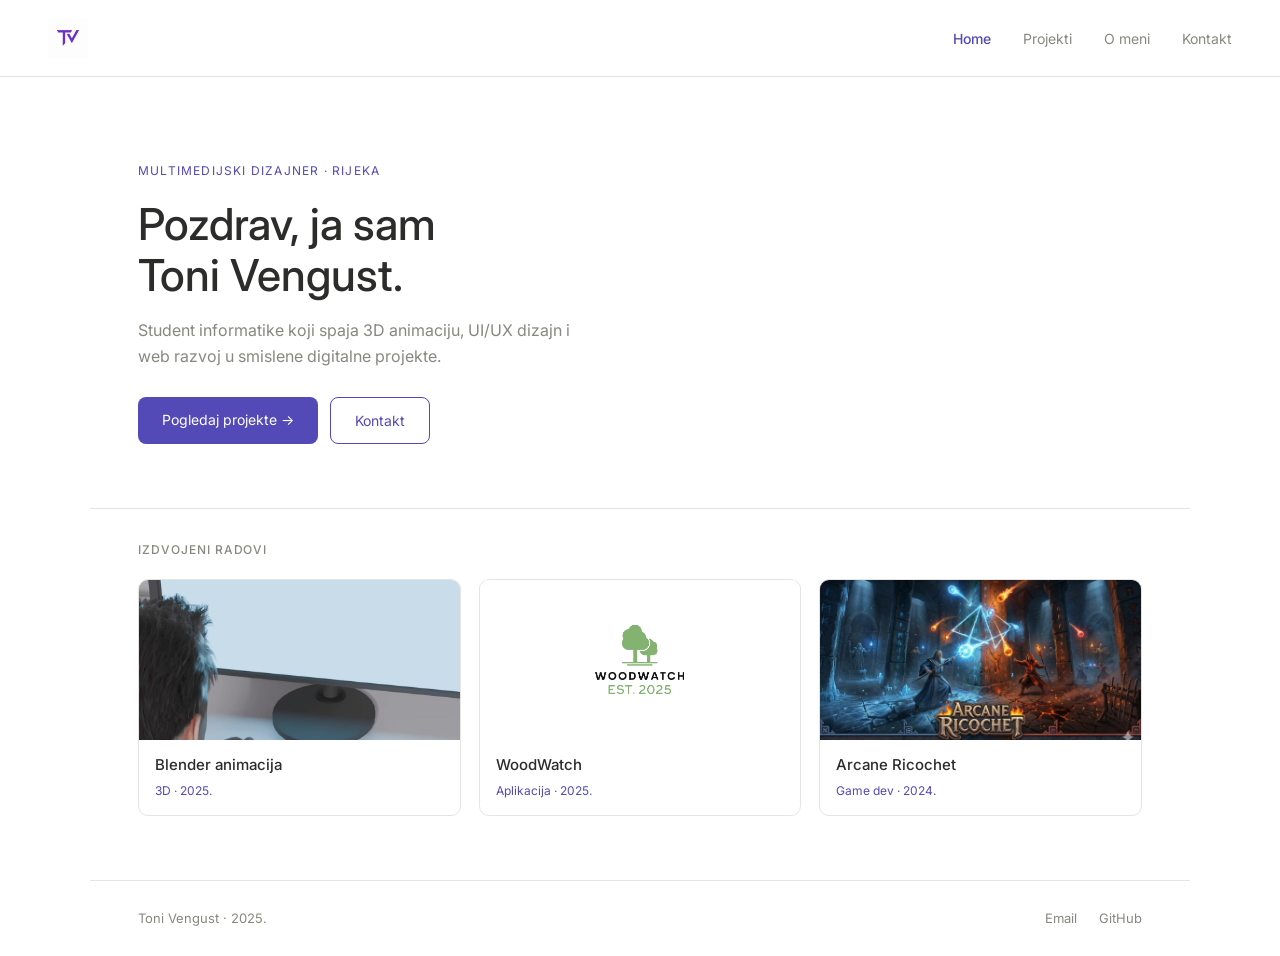
==== index.html @ f5115459 "Initial commit - e-portfolio" ====
<!DOCTYPE html>
<html lang="hr">
<head>
  <meta charset="UTF-8">
  <meta name="viewport" content="width=device-width, initial-scale=1.0">
  <title>Toni Vengust — Multimedijski dizajner</title>
  <link rel="preconnect" href="https://fonts.googleapis.com">
  <link rel="preconnect" href="https://fonts.gstatic.com" crossorigin>
  <link href="https://fonts.googleapis.com/css2?family=Inter:wght@400;500;600&display=swap" rel="stylesheet">
  <link rel="stylesheet" href="style.css">
</head>
<body>

  <nav class="navbar">
    <a href="index.html" class="logo"><img src="slike/logo.png" alt="TV logo"></a>
    <div class="nav-links">
      <a href="index.html" class="active">Home</a>
      <a href="projekti.html">Projekti</a>
      <a href="o-meni.html">O meni</a>
      <a href="kontakt.html">Kontakt</a>
    </div>
  </nav>

  <header class="hero">
    <span class="tag">Multimedijski dizajner · Rijeka</span>
    <h1>Pozdrav, ja sam<br>Toni Vengust.</h1>
    <p class="hero-sub">Student informatike koji spaja 3D animaciju, UI/UX dizajn i web razvoj u smislene digitalne projekte.</p>
    <div class="hero-buttons">
      <a href="projekti.html" class="btn btn-primary">Pogledaj projekte →</a>
      <a href="kontakt.html" class="btn btn-ghost">Kontakt</a>
    </div>
  </header>

  <section class="featured">
    <h2 class="section-label">Izdvojeni radovi</h2>
    <div class="cards-grid">

      <a href="projekti.html" class="card">
        <div class="card-img">
          <img src="slike/blender.jpg" alt="Blender 3D animacija">
        </div>
        <div class="card-body">
          <h3>Blender animacija</h3>
          <span class="card-tag">3D · 2025.</span>
        </div>
      </a>

      <a href="projekti.html" class="card">
        <div class="card-img logo-fit">
          <img src="slike/woodwatch.png" alt="WoodWatch">
        </div>
        <div class="card-body">
          <h3>WoodWatch</h3>
          <span class="card-tag">Aplikacija · 2025.</span>
        </div>
      </a>

      <a href="projekti.html" class="card">
        <div class="card-img">
          <img src="slike/arcane.png" alt="Arcane Ricochet igra">
        </div>
        <div class="card-body">
          <h3>Arcane Ricochet</h3>
          <span class="card-tag">Game dev · 2024.</span>
        </div>
      </a>

    </div>
  </section>

  <footer class="footer">
    <span>Toni Vengust · 2025.</span>
    <div class="footer-links">
      <a href="kontakt.html">Email</a>
      <a href="https://github.com/TVengust" target="_blank">GitHub</a>
    </div>
  </footer>

</body>
</html>
---- style.css ----
/* ===== VARIJABLE (paleta iz Figme) ===== */
:root {
  --akcent: #534AB7;
  --akcent-tamni: #3C3489;
  --akcent-svijetli: #EEEDFE;
  --hover: #CECBF6;
  --tekst: #2C2C2A;
  --muted: #888780;
  --border: #E5E4E0;
  --surface: #F5F5F4;
  --bijela: #FFFFFF;
}

/* ===== RESET ===== */
* {
  margin: 0;
  padding: 0;
  box-sizing: border-box;
}

body {
  font-family: 'Inter', sans-serif;
  color: var(--tekst);
  background: var(--bijela);
  line-height: 1.5;
}

a {
  text-decoration: none;
  color: inherit;
}

/* ===== NAVIGACIJA ===== */
.navbar {
  display: flex;
  align-items: center;
  justify-content: space-between;
  padding: 18px 48px;
  border-bottom: 1px solid var(--border);
  position: sticky;
  top: 0;
  background: var(--bijela);
  z-index: 100;
}

.logo {
  display: flex;
  align-items: center;
}

.logo img {
  height: 40px;
  width: auto;
  display: block;
}

.nav-links a {
  font-size: 14px;
  color: var(--muted);
  margin-left: 28px;
  transition: color 0.2s;
}

.nav-links a:hover {
  color: var(--tekst);
}

.nav-links a.active {
  color: var(--akcent);
  font-weight: 500;
}

/* ===== HERO ===== */
.hero {
  max-width: 1100px;
  margin: 0 auto;
  padding: 80px 48px 64px;
}

.tag {
  display: inline-block;
  font-size: 12px;
  letter-spacing: 0.1em;
  text-transform: uppercase;
  color: var(--akcent);
}

.hero h1 {
  font-size: 44px;
  font-weight: 500;
  line-height: 1.15;
  margin: 18px 0;
}

.hero-sub {
  font-size: 16px;
  color: var(--muted);
  max-width: 440px;
  line-height: 1.6;
}

.hero-buttons {
  margin-top: 28px;
  display: flex;
  gap: 12px;
}

/* ===== GUMBI ===== */
.btn {
  display: inline-block;
  font-size: 14px;
  padding: 12px 24px;
  border-radius: 8px;
  transition: all 0.2s;
}

.btn-primary {
  background: var(--akcent);
  color: var(--bijela);
}

.btn-primary:hover {
  background: var(--akcent-tamni);
}

.btn-ghost {
  border: 1px solid var(--akcent);
  color: var(--akcent);
}

.btn-ghost:hover {
  background: var(--akcent-svijetli);
}

/* ===== IZDVOJENI PROJEKTI ===== */
.featured {
  max-width: 1100px;
  margin: 0 auto;
  padding: 32px 48px 64px;
  border-top: 1px solid var(--border);
}

.section-label {
  font-size: 12px;
  font-weight: 500;
  letter-spacing: 0.08em;
  text-transform: uppercase;
  color: var(--muted);
  margin-bottom: 20px;
}

.cards-grid {
  display: grid;
  grid-template-columns: repeat(3, 1fr);
  gap: 18px;
}

.card {
  border: 1px solid var(--border);
  border-radius: 10px;
  overflow: hidden;
  transition: transform 0.2s, box-shadow 0.2s;
}

.card:hover {
  transform: translateY(-3px);
  box-shadow: 0 8px 24px rgba(83, 74, 183, 0.12);
}

.card-img {
  height: 160px;
  background: var(--akcent-svijetli);
  overflow: hidden;
}

.card-img img {
  width: 100%;
  height: 100%;
  object-fit: cover;
  display: block;
}

.card-body {
  padding: 14px 16px;
}

.card-body h3 {
  font-size: 15px;
  font-weight: 500;
}

.card-tag {
  font-size: 12px;
  color: var(--akcent);
  margin-top: 4px;
  display: inline-block;
}

/* ===== FOOTER ===== */
.footer {
  max-width: 1100px;
  margin: 0 auto;
  padding: 28px 48px;
  border-top: 1px solid var(--border);
  display: flex;
  justify-content: space-between;
  align-items: center;
  font-size: 13px;
  color: var(--muted);
}

.footer-links a {
  margin-left: 18px;
  transition: color 0.2s;
}

.footer-links a:hover {
  color: var(--akcent);
}

/* ===== RESPONZIVNOST (mobitel) ===== */
@media (max-width: 768px) {
  .navbar {
    padding: 16px 24px;
  }
  .nav-links a {
    margin-left: 16px;
    font-size: 13px;
  }
  .hero {
    padding: 48px 24px 40px;
  }
  .hero h1 {
    font-size: 32px;
  }
  .featured {
    padding: 28px 24px 48px;
  }
  .cards-grid {
    grid-template-columns: 1fr;
  }
  .footer {
    padding: 24px;
    flex-direction: column;
    gap: 12px;
  }
}

/* ===== ZAGLAVLJE STRANICE (Projekti, Kontakt) ===== */
.page-head {
  max-width: 1100px;
  margin: 0 auto;
  padding: 56px 48px 24px;
}

.page-head h1 {
  font-size: 34px;
  font-weight: 500;
  margin: 10px 0 8px;
}

.page-head p {
  font-size: 15px;
  color: var(--muted);
}

/* ===== PROJEKTI (grid 2x2) ===== */
.projects {
  max-width: 1100px;
  margin: 0 auto;
  padding: 16px 48px 64px;
}

.projects-grid {
  display: grid;
  grid-template-columns: repeat(2, 1fr);
  gap: 22px;
}

.project-card {
  border: 1px solid var(--border);
  border-radius: 12px;
  overflow: hidden;
  transition: transform 0.2s, box-shadow 0.2s;
}

.project-card:hover {
  transform: translateY(-3px);
  box-shadow: 0 10px 28px rgba(83, 74, 183, 0.12);
}

.project-img {
  position: relative;
  height: 200px;
  background: var(--akcent-svijetli);
  overflow: hidden;
}

.project-img img {
  width: 100%;
  height: 100%;
  object-fit: cover;
  display: block;
}

.project-chip {
  position: absolute;
  bottom: 12px;
  left: 12px;
  background: var(--bijela);
  color: var(--akcent);
  font-size: 11px;
  padding: 4px 11px;
  border-radius: 20px;
}

.project-body {
  padding: 18px 20px 20px;
}

.project-body h3 {
  font-size: 17px;
  font-weight: 500;
  margin-bottom: 8px;
}

.project-body p {
  font-size: 13px;
  color: var(--muted);
  line-height: 1.6;
  margin-bottom: 14px;
}

.project-link {
  font-size: 13px;
  color: var(--akcent);
  font-weight: 500;
}

.project-link:hover {
  color: var(--akcent-tamni);
}

/* ===== O MENI ===== */
.about-top {
  max-width: 1100px;
  margin: 0 auto;
  padding: 56px 48px 36px;
  display: flex;
  gap: 32px;
  align-items: center;
}

.about-avatar {
  width: 120px;
  height: 120px;
  border-radius: 50%;
  background: var(--akcent-svijetli);
  border: 1px solid var(--hover);
  flex-shrink: 0;
  overflow: hidden;
}

.about-avatar img {
  width: 100%;
  height: 100%;
  object-fit: cover;
  display: block;
}

.about-intro h1 {
  font-size: 30px;
  font-weight: 500;
  margin: 8px 0 10px;
}

.about-intro p {
  font-size: 15px;
  color: var(--muted);
  line-height: 1.6;
  max-width: 440px;
}

.about-details {
  max-width: 1100px;
  margin: 0 auto;
  padding: 16px 48px 64px;
  display: grid;
  grid-template-columns: 1fr 1fr;
  gap: 40px;
  border-top: 1px solid var(--border);
}

.info-list {
  list-style: none;
}

.info-list li {
  display: flex;
  justify-content: space-between;
  font-size: 14px;
  padding: 10px 0;
  border-bottom: 1px solid var(--border);
}

.info-meta {
  color: var(--muted);
  font-size: 13px;
}

.skills {
  display: flex;
  flex-wrap: wrap;
  gap: 9px;
}

.skill {
  font-size: 13px;
  padding: 6px 14px;
  border-radius: 20px;
  background: var(--akcent-svijetli);
  color: var(--akcent-tamni);
}

/* ===== KONTAKT ===== */
.contact {
  max-width: 1100px;
  margin: 0 auto;
  padding: 64px 48px;
  display: grid;
  grid-template-columns: 1fr 1fr;
  gap: 56px;
}

.contact-info h1 {
  font-size: 30px;
  font-weight: 500;
  margin: 8px 0 12px;
}

.contact-info > p {
  font-size: 15px;
  color: var(--muted);
  line-height: 1.6;
  margin-bottom: 28px;
}

.contact-list {
  list-style: none;
}

.contact-list li {
  display: flex;
  align-items: center;
  gap: 12px;
  padding: 10px 0;
  font-size: 14px;
}

.contact-icon {
  color: var(--akcent);
  font-size: 18px;
  width: 24px;
  text-align: center;
}

.contact-form form {
  display: flex;
  flex-direction: column;
}

.contact-form label {
  font-size: 13px;
  color: var(--muted);
  margin-bottom: 6px;
}

.contact-form input,
.contact-form textarea {
  font-family: 'Inter', sans-serif;
  font-size: 14px;
  padding: 11px 14px;
  border: 1px solid var(--border);
  border-radius: 8px;
  background: var(--surface);
  margin-bottom: 16px;
  color: var(--tekst);
  transition: border 0.2s, background 0.2s;
}

.contact-form input:focus,
.contact-form textarea:focus {
  outline: none;
  border-color: var(--akcent);
  background: var(--bijela);
}

.contact-form button {
  align-self: flex-start;
  border: none;
  cursor: pointer;
  font-family: 'Inter', sans-serif;
}

/* ===== RESPONZIVNOST za nove stranice ===== */
@media (max-width: 768px) {
  .page-head { padding: 40px 24px 16px; }
  .page-head h1 { font-size: 28px; }
  .projects { padding: 12px 24px 48px; }
  .projects-grid { grid-template-columns: 1fr; }
  .about-top {
    padding: 40px 24px 28px;
    flex-direction: column;
    text-align: center;
    gap: 20px;
  }
  .about-intro p { margin: 0 auto; }
  .about-details {
    padding: 16px 24px 48px;
    grid-template-columns: 1fr;
    gap: 28px;
  }
  .contact {
    padding: 40px 24px;
    grid-template-columns: 1fr;
    gap: 36px;
  }
}

/* ===== SLIKE RAZLIČITIH FORMATA ===== */
/* Logo-tip slike (WoodWatch) - ne rezati, bijela pozadina */
.card-img.logo-fit,
.project-img.logo-fit {
  background: var(--bijela);
}

.card-img.logo-fit img,
.project-img.logo-fit img {
  object-fit: contain;
  padding: 24px;
}

/* Banner na crnoj pozadini (Apartmani) - ne rezati */
.project-img.dark-bg,
.card-img.dark-bg {
  background: #000;
}
.project-img.dark-bg img,
.card-img.dark-bg img {
  object-fit: contain;
  padding: 0;
}
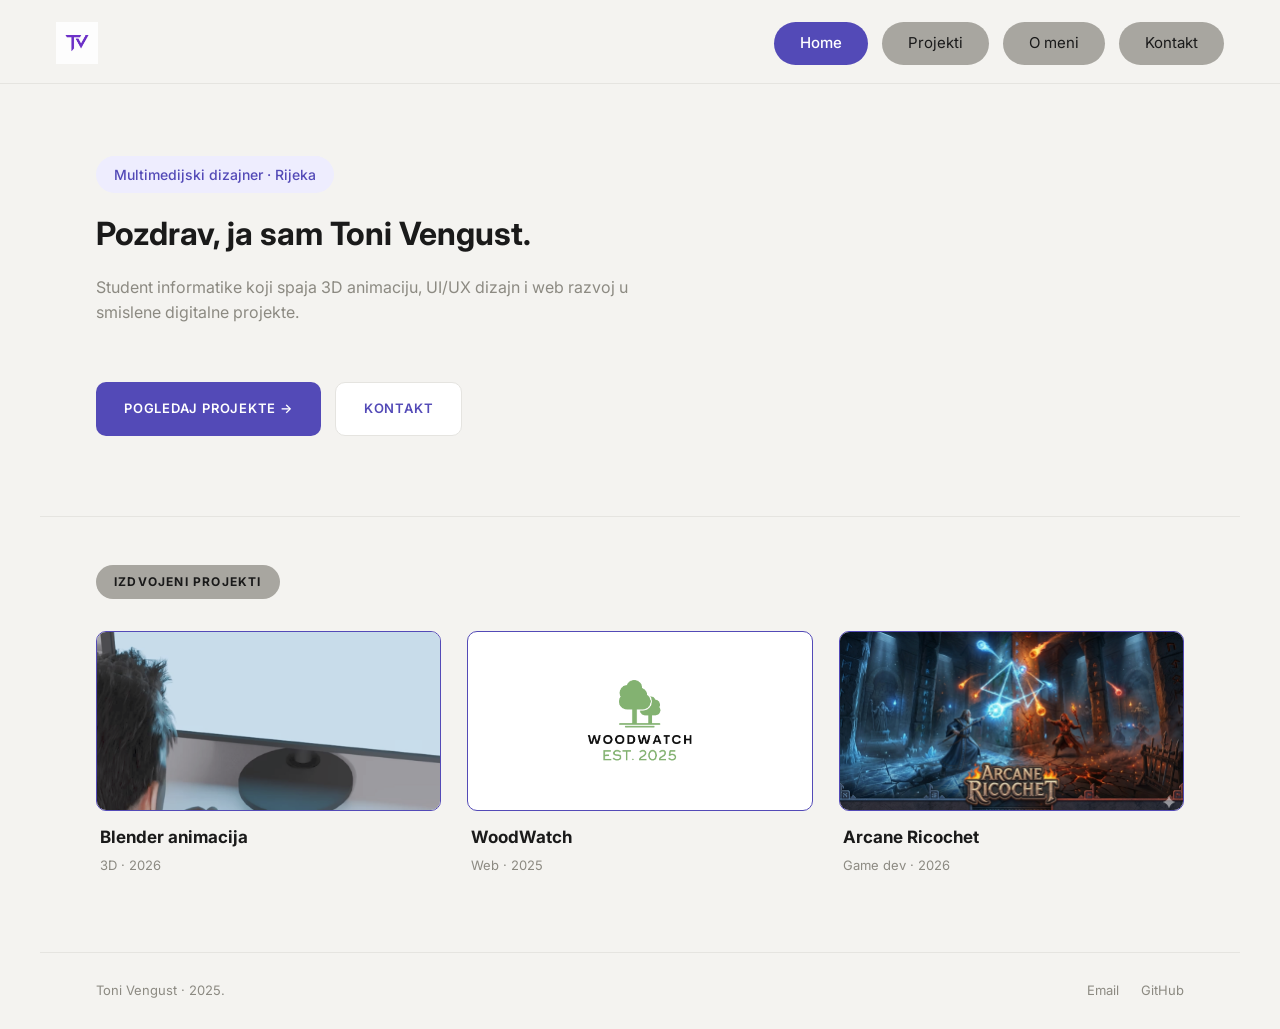
==== commit e12f60d7: "Version 1.0" ====
--- a/index.html
+++ b/index.html
@@ -23,7 +23,7 @@
 
   <header class="hero">
     <span class="tag">Multimedijski dizajner · Rijeka</span>
-    <h1>Pozdrav, ja sam<br>Toni Vengust.</h1>
+    <h1>Pozdrav, ja sam Toni Vengust.</h1>
     <p class="hero-sub">Student informatike koji spaja 3D animaciju, UI/UX dizajn i web razvoj u smislene digitalne projekte.</p>
     <div class="hero-buttons">
       <a href="projekti.html" class="btn btn-primary">Pogledaj projekte →</a>
@@ -32,7 +32,7 @@
   </header>
 
   <section class="featured">
-    <h2 class="section-label">Izdvojeni radovi</h2>
+    <h2 class="section-label">Izdvojeni projekti</h2>
     <div class="cards-grid">
 
       <a href="projekti.html" class="card">
@@ -41,7 +41,7 @@
         </div>
         <div class="card-body">
           <h3>Blender animacija</h3>
-          <span class="card-tag">3D · 2025.</span>
+          <span class="card-tag">3D · 2026</span>
         </div>
       </a>
 
@@ -51,7 +51,7 @@
         </div>
         <div class="card-body">
           <h3>WoodWatch</h3>
-          <span class="card-tag">Aplikacija · 2025.</span>
+          <span class="card-tag">Web · 2025</span>
         </div>
       </a>
 
@@ -61,7 +61,7 @@
         </div>
         <div class="card-body">
           <h3>Arcane Ricochet</h3>
-          <span class="card-tag">Game dev · 2024.</span>
+          <span class="card-tag">Game dev · 2026</span>
         </div>
       </a>
 
--- a/style.css
+++ b/style.css
@@ -4,10 +4,11 @@
   --akcent-tamni: #3C3489;
   --akcent-svijetli: #EEEDFE;
   --hover: #CECBF6;
-  --tekst: #2C2C2A;
-  --muted: #888780;
+  --tekst: #1A1A1A;
+  --muted: #8C8A82;
   --border: #E5E4E0;
-  --surface: #F5F5F4;
+  --surface: #F4F3F0;
+  --pill-gray: #A8A6A0;
   --bijela: #FFFFFF;
 }
 
@@ -21,7 +22,7 @@
 body {
   font-family: 'Inter', sans-serif;
   color: var(--tekst);
-  background: var(--bijela);
+  background: var(--surface);
   line-height: 1.5;
 }
 
@@ -35,11 +36,11 @@
   display: flex;
   align-items: center;
   justify-content: space-between;
-  padding: 18px 48px;
+  padding: 22px 56px 18px;
   border-bottom: 1px solid var(--border);
   position: sticky;
   top: 0;
-  background: var(--bijela);
+  background: var(--surface);
   z-index: 100;
 }
 
@@ -49,68 +50,90 @@
 }
 
 .logo img {
-  height: 40px;
+  height: 42px;
   width: auto;
   display: block;
 }
 
+.nav-links {
+  display: flex;
+  gap: 14px;
+}
+
 .nav-links a {
-  font-size: 14px;
-  color: var(--muted);
-  margin-left: 28px;
-  transition: color 0.2s;
+  font-size: 15px;
+  color: var(--tekst);
+  background: var(--pill-gray);
+  padding: 10px 26px;
+  border-radius: 999px;
+  transition: background 0.2s, color 0.2s;
 }
 
 .nav-links a:hover {
-  color: var(--tekst);
+  background: #97958f;
 }
 
 .nav-links a.active {
-  color: var(--akcent);
+  background: var(--akcent);
+  color: var(--bijela);
   font-weight: 500;
 }
 
 /* ===== HERO ===== */
 .hero {
-  max-width: 1100px;
-  margin: 0 auto;
-  padding: 80px 48px 64px;
+  max-width: 1200px;
+  margin: 0 auto;
+  padding: 72px 56px 80px;
 }
 
 .tag {
   display: inline-block;
+  font-size: 14px;
+  font-weight: 500;
+  color: var(--akcent);
+  background: var(--akcent-svijetli);
+  padding: 8px 18px;
+  border-radius: 999px;
+}
+
+.tag.uppercase {
+  text-transform: uppercase;
+  letter-spacing: 0.08em;
   font-size: 12px;
-  letter-spacing: 0.1em;
-  text-transform: uppercase;
-  color: var(--akcent);
+  font-weight: 600;
 }
 
 .hero h1 {
-  font-size: 44px;
-  font-weight: 500;
-  line-height: 1.15;
-  margin: 18px 0;
+  font-size: 32px;
+  font-weight: 700;
+  line-height: 1.2;
+  margin: 22px 0 22px;
 }
 
 .hero-sub {
   font-size: 16px;
   color: var(--muted);
-  max-width: 440px;
+  max-width: 560px;
   line-height: 1.6;
 }
 
 .hero-buttons {
-  margin-top: 28px;
-  display: flex;
-  gap: 12px;
+  margin-top: 56px;
+  display: flex;
+  gap: 14px;
 }
 
 /* ===== GUMBI ===== */
 .btn {
-  display: inline-block;
-  font-size: 14px;
-  padding: 12px 24px;
-  border-radius: 8px;
+  display: inline-flex;
+  align-items: center;
+  gap: 10px;
+  font-size: 13px;
+  font-weight: 600;
+  letter-spacing: 0.06em;
+  text-transform: uppercase;
+  padding: 16px 28px;
+  border-radius: 10px;
   transition: all 0.2s;
 }
 
@@ -124,7 +147,8 @@
 }
 
 .btn-ghost {
-  border: 1px solid var(--akcent);
+  background: var(--bijela);
+  border: 1px solid var(--border);
   color: var(--akcent);
 }
 
@@ -134,42 +158,46 @@
 
 /* ===== IZDVOJENI PROJEKTI ===== */
 .featured {
-  max-width: 1100px;
-  margin: 0 auto;
-  padding: 32px 48px 64px;
+  max-width: 1200px;
+  margin: 0 auto;
+  padding: 48px 56px 72px;
   border-top: 1px solid var(--border);
 }
 
 .section-label {
+  display: inline-block;
   font-size: 12px;
-  font-weight: 500;
-  letter-spacing: 0.08em;
+  font-weight: 700;
+  letter-spacing: 0.1em;
   text-transform: uppercase;
-  color: var(--muted);
-  margin-bottom: 20px;
+  color: var(--tekst);
+  background: var(--pill-gray);
+  padding: 8px 18px;
+  border-radius: 999px;
+  margin-bottom: 32px;
 }
 
 .cards-grid {
   display: grid;
   grid-template-columns: repeat(3, 1fr);
-  gap: 18px;
+  gap: 26px;
 }
 
 .card {
-  border: 1px solid var(--border);
   border-radius: 10px;
-  overflow: hidden;
-  transition: transform 0.2s, box-shadow 0.2s;
+  background: transparent;
+  transition: transform 0.2s;
 }
 
 .card:hover {
   transform: translateY(-3px);
-  box-shadow: 0 8px 24px rgba(83, 74, 183, 0.12);
 }
 
 .card-img {
-  height: 160px;
-  background: var(--akcent-svijetli);
+  height: 180px;
+  background: var(--bijela);
+  border: 1px solid var(--akcent);
+  border-radius: 10px;
   overflow: hidden;
 }
 
@@ -181,26 +209,27 @@
 }
 
 .card-body {
-  padding: 14px 16px;
+  padding: 14px 4px 4px;
 }
 
 .card-body h3 {
-  font-size: 15px;
-  font-weight: 500;
+  font-size: 17px;
+  font-weight: 700;
+  color: var(--tekst);
 }
 
 .card-tag {
-  font-size: 12px;
-  color: var(--akcent);
-  margin-top: 4px;
+  font-size: 13px;
+  color: var(--muted);
+  margin-top: 6px;
   display: inline-block;
 }
 
 /* ===== FOOTER ===== */
 .footer {
-  max-width: 1100px;
-  margin: 0 auto;
-  padding: 28px 48px;
+  max-width: 1200px;
+  margin: 0 auto;
+  padding: 28px 56px;
   border-top: 1px solid var(--border);
   display: flex;
   justify-content: space-between;
@@ -248,36 +277,38 @@
 
 /* ===== ZAGLAVLJE STRANICE (Projekti, Kontakt) ===== */
 .page-head {
-  max-width: 1100px;
-  margin: 0 auto;
-  padding: 56px 48px 24px;
+  max-width: 1200px;
+  margin: 0 auto;
+  padding: 64px 56px 32px;
 }
 
 .page-head h1 {
-  font-size: 34px;
-  font-weight: 500;
-  margin: 10px 0 8px;
+  font-size: 26px;
+  font-weight: 700;
+  margin: 22px 0 8px;
 }
 
 .page-head p {
   font-size: 15px;
+  font-weight: 600;
   color: var(--muted);
 }
 
 /* ===== PROJEKTI (grid 2x2) ===== */
 .projects {
-  max-width: 1100px;
-  margin: 0 auto;
-  padding: 16px 48px 64px;
+  max-width: 1200px;
+  margin: 0 auto;
+  padding: 24px 56px 72px;
 }
 
 .projects-grid {
   display: grid;
   grid-template-columns: repeat(2, 1fr);
-  gap: 22px;
+  gap: 28px;
 }
 
 .project-card {
+  background: var(--bijela);
   border: 1px solid var(--border);
   border-radius: 12px;
   overflow: hidden;
@@ -291,8 +322,10 @@
 
 .project-img {
   position: relative;
-  height: 200px;
-  background: var(--akcent-svijetli);
+  height: 240px;
+  background: var(--bijela);
+  border: 1px solid var(--akcent);
+  border-radius: 12px 12px 0 0;
   overflow: hidden;
 }
 
@@ -304,59 +337,59 @@
 }
 
 .project-chip {
-  position: absolute;
-  bottom: 12px;
-  left: 12px;
-  background: var(--bijela);
+  display: none;
+}
+
+.project-body {
+  padding: 22px 24px 24px;
+}
+
+.project-body h3 {
+  font-size: 18px;
+  font-weight: 700;
+  margin-bottom: 12px;
+}
+
+.project-body p {
+  font-size: 14px;
+  color: var(--muted);
+  line-height: 1.6;
+  margin-bottom: 22px;
+}
+
+.project-link {
+  display: inline-flex;
+  align-items: center;
+  gap: 6px;
+  font-size: 14px;
+  font-weight: 600;
   color: var(--akcent);
-  font-size: 11px;
-  padding: 4px 11px;
-  border-radius: 20px;
-}
-
-.project-body {
-  padding: 18px 20px 20px;
-}
-
-.project-body h3 {
-  font-size: 17px;
-  font-weight: 500;
-  margin-bottom: 8px;
-}
-
-.project-body p {
-  font-size: 13px;
-  color: var(--muted);
-  line-height: 1.6;
-  margin-bottom: 14px;
-}
-
-.project-link {
-  font-size: 13px;
-  color: var(--akcent);
-  font-weight: 500;
+  background: var(--akcent-svijetli);
+  padding: 8px 18px;
+  border-radius: 999px;
 }
 
 .project-link:hover {
+  background: var(--hover);
   color: var(--akcent-tamni);
 }
 
 /* ===== O MENI ===== */
 .about-top {
-  max-width: 1100px;
-  margin: 0 auto;
-  padding: 56px 48px 36px;
-  display: flex;
-  gap: 32px;
+  max-width: 1200px;
+  margin: 0 auto;
+  padding: 64px 56px 56px;
+  display: flex;
+  gap: 40px;
   align-items: center;
 }
 
 .about-avatar {
-  width: 120px;
-  height: 120px;
+  width: 130px;
+  height: 130px;
   border-radius: 50%;
-  background: var(--akcent-svijetli);
-  border: 1px solid var(--hover);
+  background: #000;
+  border: 2px solid var(--akcent);
   flex-shrink: 0;
   overflow: hidden;
 }
@@ -369,26 +402,39 @@
 }
 
 .about-intro h1 {
-  font-size: 30px;
-  font-weight: 500;
-  margin: 8px 0 10px;
+  font-size: 22px;
+  font-weight: 700;
+  margin: 18px 0 14px;
 }
 
 .about-intro p {
   font-size: 15px;
   color: var(--muted);
+  font-weight: 500;
   line-height: 1.6;
-  max-width: 440px;
+  max-width: 720px;
 }
 
 .about-details {
-  max-width: 1100px;
-  margin: 0 auto;
-  padding: 16px 48px 64px;
+  max-width: 1200px;
+  margin: 0 auto;
+  padding: 48px 56px 72px;
   display: grid;
   grid-template-columns: 1fr 1fr;
-  gap: 40px;
+  gap: 56px;
   border-top: 1px solid var(--border);
+}
+
+.about-col .section-label {
+  margin-bottom: 28px;
+}
+
+.info-text {
+  font-size: 15px;
+  color: var(--muted);
+  font-weight: 500;
+  line-height: 1.7;
+  max-width: 440px;
 }
 
 .info-list {
@@ -411,57 +457,88 @@
 .skills {
   display: flex;
   flex-wrap: wrap;
-  gap: 9px;
+  gap: 14px;
 }
 
 .skill {
-  font-size: 13px;
-  padding: 6px 14px;
-  border-radius: 20px;
+  font-size: 14px;
+  font-weight: 600;
+  padding: 9px 22px;
+  border-radius: 999px;
   background: var(--akcent-svijetli);
-  color: var(--akcent-tamni);
+  color: var(--akcent);
 }
 
 /* ===== KONTAKT ===== */
 .contact {
-  max-width: 1100px;
-  margin: 0 auto;
-  padding: 64px 48px;
+  max-width: 1200px;
+  margin: 0 auto;
+  padding: 64px 56px;
   display: grid;
   grid-template-columns: 1fr 1fr;
-  gap: 56px;
+  gap: 80px;
 }
 
 .contact-info h1 {
-  font-size: 30px;
-  font-weight: 500;
-  margin: 8px 0 12px;
+  font-size: 24px;
+  font-weight: 700;
+  margin: 18px 0 28px;
 }
 
 .contact-info > p {
   font-size: 15px;
   color: var(--muted);
+  font-weight: 500;
   line-height: 1.6;
-  margin-bottom: 28px;
+  margin-bottom: 56px;
+  max-width: 420px;
 }
 
 .contact-list {
   list-style: none;
+  display: flex;
+  flex-direction: column;
+  gap: 18px;
 }
 
 .contact-list li {
   display: flex;
   align-items: center;
-  gap: 12px;
-  padding: 10px 0;
+  gap: 22px;
   font-size: 14px;
+  color: var(--muted);
 }
 
 .contact-icon {
-  color: var(--akcent);
-  font-size: 18px;
-  width: 24px;
-  text-align: center;
+  width: 44px;
+  height: 44px;
+  background: var(--akcent);
+  color: var(--bijela);
+  border-radius: 10px;
+  display: inline-flex;
+  align-items: center;
+  justify-content: center;
+  flex-shrink: 0;
+}
+
+.contact-icon.circle {
+  border-radius: 50%;
+}
+
+.contact-icon svg {
+  width: 26px;
+  height: 26px;
+  display: block;
+}
+
+.contact-icon.circle svg {
+  width: 30px;
+  height: 30px;
+}
+
+.contact-form .section-label {
+  background: var(--pill-gray);
+  margin-bottom: 28px;
 }
 
 .contact-form form {
@@ -470,29 +547,31 @@
 }
 
 .contact-form label {
-  font-size: 13px;
-  color: var(--muted);
-  margin-bottom: 6px;
+  font-size: 12px;
+  font-weight: 600;
+  letter-spacing: 0.08em;
+  text-transform: uppercase;
+  color: var(--muted);
+  margin-bottom: 8px;
 }
 
 .contact-form input,
 .contact-form textarea {
   font-family: 'Inter', sans-serif;
   font-size: 14px;
-  padding: 11px 14px;
+  padding: 14px 16px;
   border: 1px solid var(--border);
-  border-radius: 8px;
-  background: var(--surface);
-  margin-bottom: 16px;
+  border-radius: 10px;
+  background: var(--bijela);
+  margin-bottom: 22px;
   color: var(--tekst);
-  transition: border 0.2s, background 0.2s;
+  transition: border 0.2s;
 }
 
 .contact-form input:focus,
 .contact-form textarea:focus {
   outline: none;
   border-color: var(--akcent);
-  background: var(--bijela);
 }
 
 .contact-form button {
@@ -500,6 +579,7 @@
   border: none;
   cursor: pointer;
   font-family: 'Inter', sans-serif;
+  margin-top: 8px;
 }
 
 /* ===== RESPONZIVNOST za nove stranice ===== */
